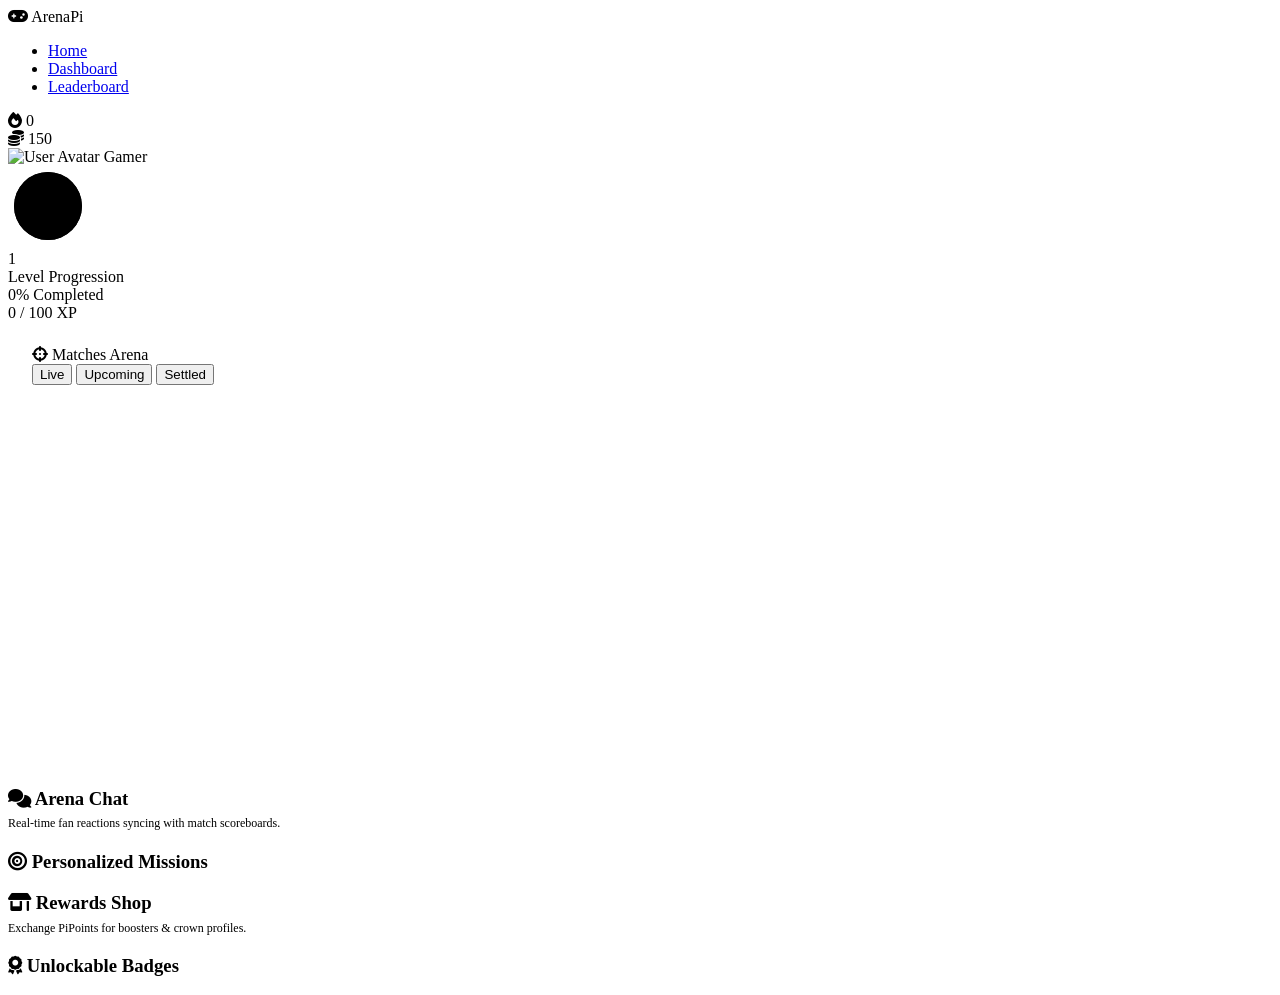
==== dashboard.html @ d6355267 "Add files via upload" ====
<!DOCTYPE html>
<html lang="en">
<head>
    <meta charset="UTF-8">
    <meta name="viewport" content="width=device-width, initial-scale=1.0">
    <title>ArenaPi | Dashboard</title>
    <!-- Icons and Fonts -->
    <link rel="stylesheet" href="https://cdnjs.cloudflare.com/ajax/libs/font-awesome/6.4.0/css/all.min.css">
    <link rel="stylesheet" href="css/core.css">
    <link rel="stylesheet" href="css/components.css">
    <link rel="stylesheet" href="css/pages.css">
</head>
<body>

    <!-- Canvas for confetti explosion -->
    <canvas id="confetti-canvas" style="position:fixed; top:0; left:0; width:100%; height:100%; pointer-events:none; z-index:9999;"></canvas>

    <!-- SVG Gradients for circular progress -->
    <svg style="width:0;height:0;position:absolute;" aria-hidden="true" focusable="false">
        <linearGradient id="primaryGradient" x1="0%" y1="0%" x2="100%" y2="100%">
            <stop offset="0%" stop-color="#00f2fe" />
            <stop offset="100%" stop-color="#9d4edd" />
        </linearGradient>
    </svg>

    <!-- Navigation Header -->
    <nav class="navbar">
        <div class="nav-brand">
            <i class="fa-solid fa-gamepad text-gradient-primary"></i>
            <span>Arena<span>Pi</span></span>
        </div>
        <ul class="nav-links">
            <li><a href="index.html" class="nav-link">Home</a></li>
            <li><a href="#" class="nav-link active">Dashboard</a></li>
            <li><a href="leaderboard.html" class="nav-link">Leaderboard</a></li>
        </ul>
        <div class="nav-profile">
            <!-- Streak Flame Widget -->
            <div class="streak-indicator" id="streak-indicator" title="Consecutive active days streak!">
                <i class="fa-solid fa-fire animate-flame"></i>
                <span class="streak-count" id="streak-count">0</span>
            </div>
            <!-- PiPoints Wallet Display -->
            <div class="pipoints-display" id="pipoints-display" title="Staking Points balance!">
                <i class="fa-solid fa-coins text-gradient-accent animate-pulse-glow"></i>
                <span id="user-points-val">150</span>
            </div>
            <!-- Profile Avatar and Level Info -->
            <img src="https://api.dicebear.com/7.x/bottts/svg?seed=Gamer" alt="User Avatar" class="table-user-avatar" id="nav-avatar">
            <span class="table-username" id="nav-username">Gamer</span>
        </div>
    </nav>

    <!-- Dashboard Grid Workspace (Three Column Console) -->
    <main class="container">
        <div class="dashboard-grid">
            
            <!-- COLUMN 1: MATCH PREDICTIONS ARENA -->
            <div class="dashboard-main-col">
                
                <!-- XP progression banner -->
                <div class="glass-panel xp-widget animate-slide-up">
                    <div class="progress-circle-container">
                        <svg class="progress-circle" width="80" height="80">
                            <circle class="progress-circle-bg" cx="40" cy="40" r="34"></circle>
                            <circle class="progress-circle-fill" id="xp-circle-fill" cx="40" cy="40" r="34" stroke-dasharray="213.6" stroke-dashoffset="213.6"></circle>
                        </svg>
                        <div class="progress-circle-text" id="xp-level-text">1</div>
                    </div>
                    <div class="xp-details">
                        <div class="xp-title">Level Progression</div>
                        <div class="xp-level-badge"><span id="xp-percentage-number">0</span>% Completed</div>
                        <div class="xp-bar-text"><span id="xp-current">0</span> / <span id="xp-max">100</span> XP</div>
                    </div>
                    <!-- Booster Inventory indicators -->
                    <div id="booster-badges" style="display:flex; gap:8px; margin-left:20px;">
                        <span id="shield-badge-indicator" class="match-badge upcoming" style="display:none; font-size:0.65rem;" title="Streak Shield Active!"><i class="fa-solid fa-shield-halved"></i> Shielded</span>
                        <span id="doublexp-badge-indicator" class="match-badge live" style="display:none; font-size:0.65rem;" title="Double XP active on next predictions!"><i class="fa-solid fa-bolt"></i> 2x XP (<span id="doublexp-count-val">0</span>)</span>
                    </div>
                </div>

                <!-- Match Predictions Center -->
                <div class="glass-panel" style="padding: 24px;">
                    <div class="section-header">
                        <div class="section-title">
                            <i class="fa-solid fa-crosshairs"></i> Matches Arena
                        </div>
                        <!-- Match filter tabs -->
                        <div class="dashboard-tabs">
                            <button class="tab-btn active" id="tab-live">Live</button>
                            <button class="tab-btn" id="tab-upcoming">Upcoming</button>
                            <button class="tab-btn" id="tab-settled">Settled</button>
                        </div>
                    </div>

                    <!-- Matches List -->
                    <div class="matches-grid" id="matches-container">
                        <!-- Skeletons showing during initial load simulation -->
                        <div class="glass-panel match-card skeleton" style="height: 180px;"></div>
                        <div class="glass-panel match-card skeleton" style="height: 180px;"></div>
                    </div>
                </div>

            </div>

            <!-- COLUMN 2: LIVE FAN CHAT FEED -->
            <div class="dashboard-chat-col">
                <div class="glass-panel sidebar-box" style="height: 100%;">
                    <h3 class="sidebar-heading">
                        <i class="fa-solid fa-comments"></i> Arena Chat
                    </h3>
                    <p style="font-size: 0.75rem; color: var(--color-text-muted); margin-top: -12px; margin-bottom: 20px;">
                        Real-time fan reactions syncing with match scoreboards.
                    </p>
                    <div class="chat-box" id="live-chat-box">
                        <!-- Filled dynamically by tick events -->
                    </div>
                </div>
            </div>

            <!-- COLUMN 3: MISSIONS & REWARDS SHOP -->
            <div class="dashboard-side-col">
                
                <!-- Personalized Quests / Missions panel -->
                <div class="glass-panel sidebar-box">
                    <h3 class="sidebar-heading">
                        <i class="fa-solid fa-bullseye"></i> Personalized Missions
                    </h3>
                    <div class="missions-list" id="missions-container">
                        <!-- Filled dynamically by JavaScript -->
                    </div>
                </div>

                <!-- Points Reward Shop panel -->
                <div class="glass-panel sidebar-box">
                    <h3 class="sidebar-heading">
                        <i class="fa-solid fa-shop"></i> Rewards Shop
                    </h3>
                    <p style="font-size: 0.75rem; color: var(--color-text-muted); margin-top: -12px; margin-bottom: 15px;">
                        Exchange PiPoints for boosters & crown profiles.
                    </p>
                    <div class="shop-grid" id="shop-container">
                        <!-- Filled dynamically by JavaScript -->
                    </div>
                </div>

                <!-- Achievements panel -->
                <div class="glass-panel sidebar-box">
                    <h3 class="sidebar-heading">
                        <i class="fa-solid fa-award"></i> Unlockable Badges
                    </h3>
                    <div class="badge-grid" id="badges-container">
                        <!-- Filled dynamically by JavaScript -->
                    </div>
                </div>

            </div>

        </div>
    </main>

    <!-- Floating Level Up Notification Card -->
    <div id="level-up-toast" class="glass-panel" style="position: fixed; bottom: 30px; right: 30px; display: flex; align-items: center; gap: 20px; padding: 20px; border-color: var(--color-accent); box-shadow: var(--glow-accent); opacity: 0; transform: translateY(40px); transition: all 0.5s cubic-bezier(0.175, 0.885, 0.32, 1.275); z-index: 10000; pointer-events: none;">
        <div style="font-size: 2.5rem; color: var(--color-accent); animation: pulse 1s infinite;"><i class="fa-solid fa-angles-up"></i></div>
        <div>
            <h4 style="color: var(--color-accent); font-family: var(--font-heading); margin-bottom: 4px;">LEVEL UP UNLOCKED!</h4>
            <p style="font-size: 0.85rem; color: var(--color-white);">You reached Level <span id="toast-level-val">2</span>!</p>
            <p style="font-size: 0.75rem; color: var(--color-text-muted);">Payout multipliers increased.</p>
        </div>
    </div>

    <!-- JS Files -->
    <script src="js/state.js"></script>
    <script src="js/dashboard.js"></script>
</body>
</html>
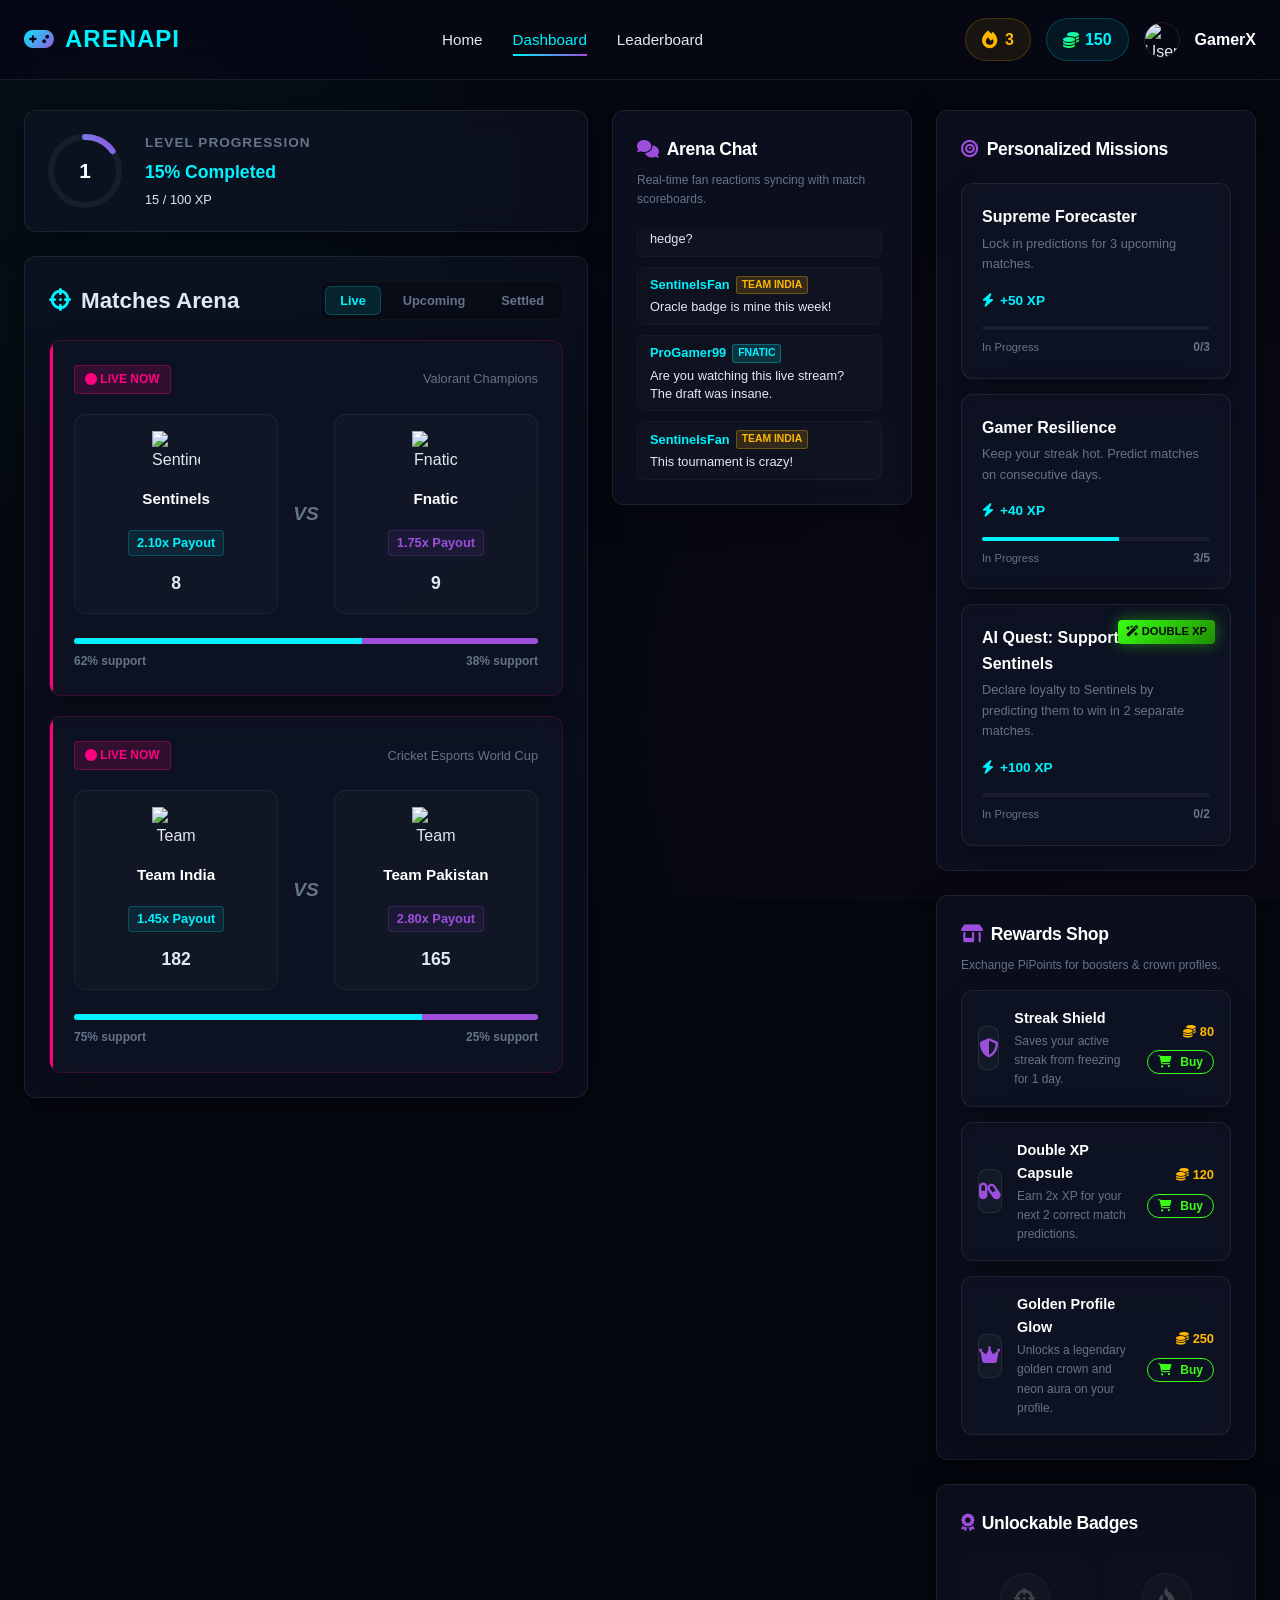
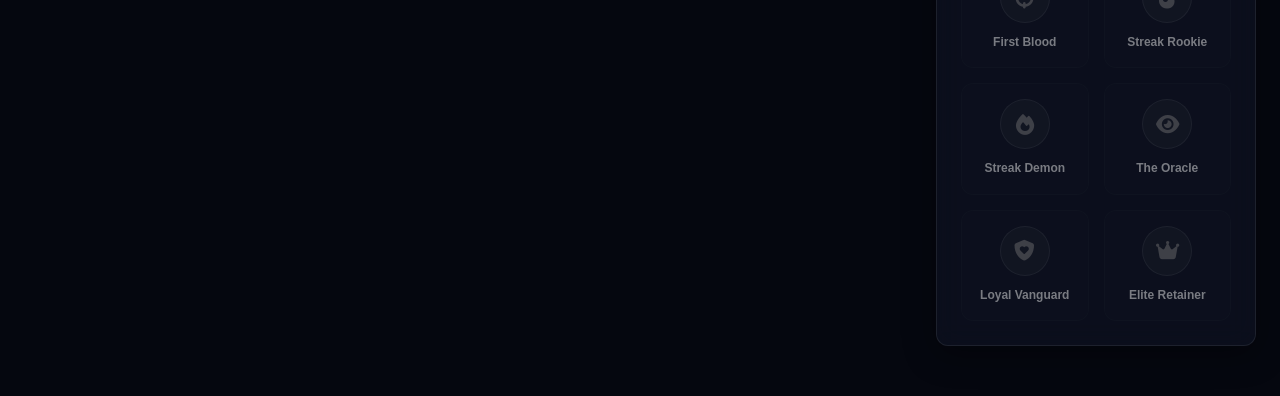
==== commit d4e83f7e: "Update dashboard.html" ====
--- a/dashboard.html
+++ b/dashboard.html
@@ -6,9 +6,9 @@
     <title>ArenaPi | Dashboard</title>
     <!-- Icons and Fonts -->
     <link rel="stylesheet" href="https://cdnjs.cloudflare.com/ajax/libs/font-awesome/6.4.0/css/all.min.css">
-    <link rel="stylesheet" href="css/core.css">
-    <link rel="stylesheet" href="css/components.css">
-    <link rel="stylesheet" href="css/pages.css">
+    <link rel="stylesheet" href="core.css">
+    <link rel="stylesheet" href="components.css">
+    <link rel="stylesheet" href="pages.css">
 </head>
 <body>
 
@@ -170,7 +170,7 @@
     </div>
 
     <!-- JS Files -->
-    <script src="js/state.js"></script>
-    <script src="js/dashboard.js"></script>
+    <script src="state.js"></script>
+    <script src="dashboard.js"></script>
 </body>
 </html>
--- a/core.css
+++ b/core.css
@@ -0,0 +1,222 @@
+@import url('https://fonts.googleapis.com/css2?family=Inter:wght@300;400;500;600;700&family=Space+Grotesk:wght@400;500;600;700&display=swap');
+
+:root {
+    /* Color Palette */
+    --bg-darker: #05070f;
+    --bg-dark: #0a0d1d;
+    --bg-card: rgba(16, 20, 38, 0.6);
+    --bg-card-hover: rgba(22, 28, 54, 0.85);
+    
+    --color-primary: #00f2fe;     /* Electric Blue */
+    --color-secondary: #9d4edd;   /* Neon Purple */
+    --color-accent: #39ff14;      /* Hyper Green */
+    --color-danger: #ff007f;      /* Hot Pink */
+    --color-warning: #ffb703;     /* Amber Gold */
+    --color-text: #e2e8f0;        /* Slate text */
+    --color-text-muted: #64748b;  /* Muted text */
+    --color-white: #ffffff;
+    
+    /* Neon Glows */
+    --glow-primary: 0 0 15px rgba(0, 242, 254, 0.4);
+    --glow-secondary: 0 0 15px rgba(157, 78, 221, 0.4);
+    --glow-accent: 0 0 15px rgba(57, 255, 20, 0.4);
+    --glow-danger: 0 0 15px rgba(255, 0, 127, 0.4);
+    
+    /* Layout Tokens */
+    --border-radius: 12px;
+    --border-radius-lg: 20px;
+    --border-glass: 1px solid rgba(255, 255, 255, 0.08);
+    --font-heading: 'Space Grotesk', sans-serif;
+    --font-body: 'Inter', sans-serif;
+    
+    /* Animations */
+    --transition-fast: 0.2s cubic-bezier(0.4, 0, 0.2, 1);
+    --transition-normal: 0.3s cubic-bezier(0.4, 0, 0.2, 1);
+}
+
+/* Reset & Base Styles */
+* {
+    margin: 0;
+    padding: 0;
+    box-sizing: border-box;
+    scrollbar-width: thin;
+    scrollbar-color: var(--color-primary) var(--bg-darker);
+}
+
+body {
+    background-color: var(--bg-darker);
+    background-image: 
+        radial-gradient(circle at 10% 20%, rgba(0, 242, 254, 0.04) 0%, transparent 40%),
+        radial-gradient(circle at 90% 80%, rgba(157, 78, 221, 0.05) 0%, transparent 45%);
+    background-attachment: fixed;
+    color: var(--color-text);
+    font-family: var(--font-body);
+    line-height: 1.6;
+    overflow-x: hidden;
+    min-height: 100vh;
+}
+
+/* Custom Scrollbar */
+::-webkit-scrollbar {
+    width: 6px;
+    height: 6px;
+}
+
+::-webkit-scrollbar-track {
+    background: var(--bg-darker);
+}
+
+::-webkit-scrollbar-thumb {
+    background: rgba(0, 242, 254, 0.3);
+    border-radius: 3px;
+}
+
+::-webkit-scrollbar-thumb:hover {
+    background: var(--color-primary);
+}
+
+h1, h2, h3, h4, h5, h6 {
+    font-family: var(--font-heading);
+    color: var(--color-white);
+    letter-spacing: -0.02em;
+    font-weight: 700;
+}
+
+a {
+    color: inherit;
+    text-decoration: none;
+}
+
+button, input, select {
+    font-family: inherit;
+    font-size: inherit;
+    color: inherit;
+    outline: none;
+}
+
+/* Utility Classes */
+.container {
+    width: 100%;
+    max-width: 1280px;
+    margin: 0 auto;
+    padding: 0 24px;
+}
+
+.text-gradient-primary {
+    background: linear-gradient(135deg, var(--color-primary) 0%, var(--color-secondary) 100%);
+    -webkit-background-clip: text;
+    -webkit-text-fill-color: transparent;
+}
+
+.text-gradient-accent {
+    background: linear-gradient(135deg, var(--color-primary) 0%, var(--color-accent) 100%);
+    -webkit-background-clip: text;
+    -webkit-text-fill-color: transparent;
+}
+
+.glow-text-primary {
+    text-shadow: 0 0 10px rgba(0, 242, 254, 0.5);
+}
+
+.glow-text-accent {
+    text-shadow: 0 0 10px rgba(57, 255, 20, 0.5);
+}
+
+.flex-center {
+    display: flex;
+    justify-content: center;
+    align-items: center;
+}
+
+.glass-panel {
+    background: var(--bg-card);
+    backdrop-filter: blur(12px);
+    -webkit-backdrop-filter: blur(12px);
+    border: var(--border-glass);
+    border-radius: var(--border-radius);
+    box-shadow: 0 8px 32px 0 rgba(0, 0, 0, 0.37);
+}
+
+/* Animations */
+@keyframes pulseGlow {
+    0%, 100% {
+        box-shadow: 0 0 15px rgba(0, 242, 254, 0.2);
+    }
+    50% {
+        box-shadow: 0 0 25px rgba(0, 242, 254, 0.5);
+    }
+}
+
+@keyframes flameWobble {
+    0%, 100% { transform: scale(1) rotate(0deg); }
+    20% { transform: scale(1.1) rotate(-3deg); }
+    40% { transform: scale(0.95) rotate(3deg); }
+    60% { transform: scale(1.05) rotate(-1deg); }
+    80% { transform: scale(1) rotate(2deg); }
+}
+
+@keyframes slideInUp {
+    from {
+        opacity: 0;
+        transform: translateY(20px);
+    }
+    to {
+        opacity: 1;
+        transform: translateY(0);
+    }
+}
+
+.animate-pulse-glow {
+    animation: pulseGlow 3s infinite ease-in-out;
+}
+
+.animate-flame {
+    animation: flameWobble 1.5s infinite ease-in-out;
+}
+
+.animate-slide-up {
+    animation: slideInUp 0.6s cubic-bezier(0.16, 1, 0.3, 1) forwards;
+}
+
+/* Real-Time and Advanced Gamification Additions */
+:root {
+    --glow-golden: 0 0 20px rgba(255, 215, 0, 0.6);
+}
+
+.golden-aura {
+    box-shadow: var(--glow-golden) !important;
+    border-color: #ffd700 !important;
+    position: relative;
+}
+
+.golden-aura::after {
+    content: '👑';
+    position: absolute;
+    top: -8px;
+    right: -8px;
+    font-size: 1.1rem;
+    z-index: 10;
+}
+
+.golden-text {
+    color: #ffd700 !important;
+    text-shadow: 0 0 10px rgba(255, 215, 0, 0.4);
+}
+
+@keyframes flashGreen {
+    0%, 100% { background: rgba(57, 255, 20, 0.03); }
+    50% { background: rgba(57, 255, 20, 0.18); }
+}
+
+@keyframes flashRed {
+    0%, 100% { background: rgba(255, 0, 127, 0.03); }
+    50% { background: rgba(255, 0, 127, 0.18); }
+}
+
+.flash-score-green {
+    animation: flashGreen 1s ease;
+}
+
+.flash-score-red {
+    animation: flashRed 1s ease;
+}
--- a/components.css
+++ b/components.css
@@ -0,0 +1,921 @@
+/* ==========================================================================
+   BUTTONS
+   ========================================================================== */
+.btn {
+    display: inline-flex;
+    align-items: center;
+    justify-content: center;
+    gap: 8px;
+    padding: 10px 20px;
+    border-radius: var(--border-radius);
+    font-weight: 600;
+    cursor: pointer;
+    transition: all var(--transition-fast);
+    border: 1px solid transparent;
+    font-size: 0.9rem;
+}
+
+.btn-primary {
+    background: linear-gradient(135deg, var(--color-primary) 0%, var(--color-secondary) 100%);
+    color: var(--bg-darker);
+    box-shadow: var(--glow-primary);
+    font-weight: 700;
+}
+
+.btn-primary:hover {
+    transform: translateY(-2px);
+    box-shadow: 0 0 25px rgba(0, 242, 254, 0.7);
+    color: var(--color-white);
+}
+
+.btn-secondary {
+    background: rgba(255, 255, 255, 0.05);
+    border: 1px solid rgba(255, 255, 255, 0.1);
+    color: var(--color-white);
+}
+
+.btn-secondary:hover {
+    background: rgba(255, 255, 255, 0.1);
+    transform: translateY(-2px);
+}
+
+.btn-accent {
+    background: transparent;
+    border: 1px solid var(--color-accent);
+    color: var(--color-accent);
+}
+
+.btn-accent:hover {
+    background: var(--color-accent);
+    color: var(--bg-darker);
+    box-shadow: var(--glow-accent);
+    transform: translateY(-2px);
+}
+
+.btn-danger {
+    background: var(--color-danger);
+    color: var(--color-white);
+    box-shadow: var(--glow-danger);
+}
+
+.btn-danger:hover {
+    box-shadow: 0 0 25px rgba(255, 0, 127, 0.7);
+    transform: translateY(-2px);
+}
+
+/* ==========================================================================
+   NAVIGATION BAR
+   ========================================================================== */
+.navbar {
+    height: 80px;
+    display: flex;
+    justify-content: space-between;
+    align-items: center;
+    padding: 0 24px;
+    margin-bottom: 30px;
+    border-bottom: var(--border-glass);
+    background: rgba(6, 8, 20, 0.7);
+    backdrop-filter: blur(16px);
+    -webkit-backdrop-filter: blur(16px);
+    position: sticky;
+    top: 0;
+    z-index: 100;
+}
+
+.nav-brand {
+    display: flex;
+    align-items: center;
+    gap: 10px;
+    font-size: 1.5rem;
+    font-weight: 700;
+    color: var(--color-white);
+    text-transform: uppercase;
+    letter-spacing: 1px;
+}
+
+.nav-brand span {
+    color: var(--color-primary);
+}
+
+.nav-links {
+    display: flex;
+    gap: 30px;
+    list-style: none;
+}
+
+.nav-link {
+    font-family: var(--font-heading);
+    font-weight: 500;
+    font-size: 0.95rem;
+    transition: color var(--transition-fast);
+    position: relative;
+    padding: 8px 0;
+}
+
+.nav-link:hover, .nav-link.active {
+    color: var(--color-primary);
+}
+
+.nav-link::after {
+    content: '';
+    position: absolute;
+    bottom: 0;
+    left: 0;
+    width: 0;
+    height: 2px;
+    background: linear-gradient(90deg, var(--color-primary), var(--color-secondary));
+    transition: width var(--transition-fast);
+}
+
+.nav-link:hover::after, .nav-link.active::after {
+    width: 100%;
+}
+
+.nav-profile {
+    display: flex;
+    align-items: center;
+    gap: 15px;
+}
+
+/* ==========================================================================
+   MATCH PREDICTION CARDS
+   ========================================================================== */
+.match-card {
+    position: relative;
+    padding: 24px;
+    overflow: hidden;
+    transition: all var(--transition-normal);
+}
+
+.match-card:hover {
+    border-color: rgba(0, 242, 254, 0.3);
+    transform: translateY(-4px);
+    box-shadow: 0 12px 30px rgba(0, 242, 254, 0.08);
+}
+
+.match-card::before {
+    content: '';
+    position: absolute;
+    top: 0;
+    left: 0;
+    width: 3px;
+    height: 100%;
+    background: var(--color-text-muted);
+}
+
+.match-card.live::before {
+    background: var(--color-danger);
+}
+
+.match-card.live {
+    border-color: rgba(255, 0, 127, 0.2);
+}
+
+.match-header {
+    display: flex;
+    justify-content: space-between;
+    align-items: center;
+    margin-bottom: 20px;
+}
+
+.match-badge {
+    padding: 4px 10px;
+    border-radius: 4px;
+    font-size: 0.75rem;
+    font-weight: 700;
+    text-transform: uppercase;
+}
+
+.match-badge.live {
+    background: rgba(255, 0, 127, 0.15);
+    color: var(--color-danger);
+    border: 1px solid rgba(255, 0, 127, 0.3);
+    animation: pulse 1.5s infinite;
+}
+
+.match-badge.upcoming {
+    background: rgba(0, 242, 254, 0.1);
+    color: var(--color-primary);
+    border: 1px solid rgba(0, 242, 254, 0.2);
+}
+
+.match-badge.settled {
+    background: rgba(255, 255, 255, 0.05);
+    color: var(--color-text-muted);
+    border: 1px solid rgba(255, 255, 255, 0.1);
+}
+
+.match-title {
+    font-size: 0.8rem;
+    color: var(--color-text-muted);
+    font-weight: 500;
+}
+
+.match-versus {
+    display: grid;
+    grid-template-columns: 1fr auto 1fr;
+    align-items: center;
+    text-align: center;
+    gap: 15px;
+    margin-bottom: 24px;
+}
+
+.match-team {
+    padding: 16px;
+    border-radius: var(--border-radius);
+    background: rgba(255, 255, 255, 0.02);
+    border: 1px solid rgba(255, 255, 255, 0.05);
+    cursor: pointer;
+    transition: all var(--transition-fast);
+    display: flex;
+    flex-direction: column;
+    align-items: center;
+    gap: 8px;
+}
+
+.match-team img {
+    width: 48px;
+    height: 48px;
+    object-fit: contain;
+}
+
+.match-team-name {
+    font-weight: 600;
+    font-size: 0.95rem;
+    color: var(--color-white);
+}
+
+.match-team:hover:not(.disabled) {
+    background: rgba(0, 242, 254, 0.05);
+    border-color: var(--color-primary);
+}
+
+.match-team.selected {
+    background: linear-gradient(135deg, rgba(0, 242, 254, 0.15) 0%, rgba(157, 78, 221, 0.15) 100%);
+    border-color: var(--color-primary);
+    box-shadow: 0 0 15px rgba(0, 242, 254, 0.2);
+}
+
+.match-vs-divider {
+    font-family: var(--font-heading);
+    font-weight: 700;
+    font-style: italic;
+    color: var(--color-text-muted);
+    font-size: 1.2rem;
+}
+
+.match-prediction-bar {
+    display: flex;
+    height: 6px;
+    background: rgba(255, 255, 255, 0.05);
+    border-radius: 3px;
+    overflow: hidden;
+    margin-top: 15px;
+}
+
+.match-prediction-fill-left {
+    background: var(--color-primary);
+    transition: width var(--transition-normal);
+}
+
+.match-prediction-fill-right {
+    background: var(--color-secondary);
+    transition: width var(--transition-normal);
+}
+
+.match-prediction-stats {
+    display: flex;
+    justify-content: space-between;
+    font-size: 0.75rem;
+    color: var(--color-text-muted);
+    margin-top: 8px;
+    font-weight: 600;
+}
+
+/* ==========================================================================
+   XP PROGRESS RING & STATS
+   ========================================================================== */
+.xp-widget {
+    padding: 20px;
+    display: flex;
+    align-items: center;
+    gap: 20px;
+}
+
+.progress-circle-container {
+    position: relative;
+    width: 80px;
+    height: 80px;
+}
+
+.progress-circle {
+    transform: rotate(-90deg);
+}
+
+.progress-circle circle {
+    fill: none;
+    stroke-width: 6;
+}
+
+.progress-circle-bg {
+    stroke: rgba(255, 255, 255, 0.05);
+}
+
+.progress-circle-fill {
+    stroke: url(#primaryGradient);
+    stroke-linecap: round;
+    transition: stroke-dashoffset 0.8s cubic-bezier(0.4, 0, 0.2, 1);
+}
+
+.progress-circle-text {
+    position: absolute;
+    top: 50%;
+    left: 50%;
+    transform: translate(-50%, -50%);
+    font-family: var(--font-heading);
+    font-size: 1.3rem;
+    font-weight: 700;
+    color: var(--color-white);
+}
+
+.xp-details {
+    display: flex;
+    flex-direction: column;
+    gap: 4px;
+}
+
+.xp-title {
+    font-size: 0.85rem;
+    color: var(--color-text-muted);
+    text-transform: uppercase;
+    letter-spacing: 1px;
+    font-weight: 600;
+}
+
+.xp-level-badge {
+    font-family: var(--font-heading);
+    font-size: 1.1rem;
+    font-weight: 700;
+    color: var(--color-primary);
+}
+
+.xp-bar-text {
+    font-size: 0.8rem;
+    color: var(--color-text);
+}
+
+/* ==========================================================================
+   STREAK INDICATOR
+   ========================================================================== */
+.streak-indicator {
+    display: flex;
+    align-items: center;
+    gap: 8px;
+    padding: 8px 16px;
+    border-radius: 30px;
+    background: rgba(255, 183, 3, 0.08);
+    border: 1px solid rgba(255, 183, 3, 0.2);
+    cursor: pointer;
+    transition: all var(--transition-fast);
+}
+
+.streak-indicator:hover {
+    background: rgba(255, 183, 3, 0.15);
+    box-shadow: 0 0 15px rgba(255, 183, 3, 0.2);
+    transform: scale(1.05);
+}
+
+.streak-indicator i {
+    color: var(--color-warning);
+    font-size: 1.1rem;
+}
+
+.streak-count {
+    font-family: var(--font-heading);
+    font-weight: 700;
+    color: var(--color-warning);
+}
+
+/* ==========================================================================
+   MISSIONS (QUEST CARDS)
+   ========================================================================== */
+.mission-card {
+    padding: 20px;
+    display: flex;
+    flex-direction: column;
+    gap: 15px;
+    position: relative;
+    border: var(--border-glass);
+    transition: all var(--transition-normal);
+}
+
+.mission-card:hover {
+    border-color: rgba(157, 78, 221, 0.3);
+    transform: translateY(-2px);
+}
+
+.mission-badge {
+    position: absolute;
+    top: 15px;
+    right: 15px;
+    background: linear-gradient(135deg, var(--color-accent) 0%, #1e8f00 100%);
+    color: var(--bg-darker);
+    font-size: 0.7rem;
+    font-weight: 800;
+    padding: 3px 8px;
+    border-radius: 4px;
+    text-transform: uppercase;
+    box-shadow: var(--glow-accent);
+}
+
+.mission-info {
+    display: flex;
+    flex-direction: column;
+    gap: 4px;
+}
+
+.mission-title {
+    font-size: 1rem;
+    font-weight: 600;
+    color: var(--color-white);
+    padding-right: 60px;
+}
+
+.mission-description {
+    font-size: 0.8rem;
+    color: var(--color-text-muted);
+}
+
+.mission-reward {
+    display: flex;
+    align-items: center;
+    gap: 6px;
+    font-size: 0.85rem;
+    color: var(--color-primary);
+    font-weight: 700;
+}
+
+.mission-progress-container {
+    display: flex;
+    flex-direction: column;
+    gap: 6px;
+}
+
+.mission-progress-bar {
+    height: 4px;
+    background: rgba(255, 255, 255, 0.05);
+    border-radius: 2px;
+    overflow: hidden;
+}
+
+.mission-progress-fill {
+    height: 100%;
+    background: var(--color-primary);
+    transition: width var(--transition-normal);
+}
+
+.mission-progress-text {
+    font-size: 0.75rem;
+    color: var(--color-text-muted);
+    text-align: right;
+    font-weight: 600;
+}
+
+/* ==========================================================================
+   BADGES & REWARDS
+   ========================================================================== */
+.badge-grid {
+    display: grid;
+    grid-template-columns: repeat(auto-fill, minmax(100px, 1fr));
+    gap: 15px;
+}
+
+.badge-item {
+    display: flex;
+    flex-direction: column;
+    align-items: center;
+    gap: 10px;
+    text-align: center;
+    padding: 15px 10px;
+    border-radius: var(--border-radius);
+    background: rgba(255, 255, 255, 0.01);
+    border: 1px solid rgba(255, 255, 255, 0.03);
+    transition: all var(--transition-normal);
+    opacity: 0.5;
+    filter: grayscale(100%);
+}
+
+.badge-item.unlocked {
+    opacity: 1;
+    filter: none;
+    background: rgba(157, 78, 221, 0.05);
+    border-color: rgba(157, 78, 221, 0.2);
+}
+
+.badge-item.unlocked:hover {
+    transform: scale(1.05) translateY(-3px);
+    box-shadow: 0 8px 24px rgba(157, 78, 221, 0.15);
+    border-color: var(--color-secondary);
+}
+
+.badge-icon {
+    width: 50px;
+    height: 50px;
+    border-radius: 50%;
+    display: flex;
+    align-items: center;
+    justify-content: center;
+    background: rgba(255, 255, 255, 0.05);
+    font-size: 1.3rem;
+    color: var(--color-text-muted);
+    border: 1px solid rgba(255, 255, 255, 0.1);
+    transition: all var(--transition-normal);
+}
+
+.badge-item.unlocked .badge-icon {
+    background: linear-gradient(135deg, rgba(157, 78, 221, 0.2) 0%, rgba(0, 242, 254, 0.2) 100%);
+    color: var(--color-primary);
+    border-color: var(--color-primary);
+    box-shadow: var(--glow-primary);
+}
+
+.badge-name {
+    font-size: 0.75rem;
+    font-weight: 600;
+    color: var(--color-text);
+}
+
+/* ==========================================================================
+   LEADERBOARD PODIUM
+   ========================================================================== */
+.podium-container {
+    display: grid;
+    grid-template-columns: 1fr 1.2fr 1fr;
+    align-items: flex-end;
+    gap: 20px;
+    margin-bottom: 40px;
+    margin-top: 20px;
+}
+
+.podium-card {
+    display: flex;
+    flex-direction: column;
+    align-items: center;
+    padding: 24px;
+    text-align: center;
+    position: relative;
+    border-top: 3px solid transparent;
+    transition: all var(--transition-normal);
+}
+
+.podium-card.first {
+    order: 2;
+    min-height: 280px;
+    background: linear-gradient(180deg, rgba(255, 215, 0, 0.08) 0%, rgba(16, 20, 38, 0.6) 100%);
+    border-color: #ffd700;
+    box-shadow: 0 10px 40px rgba(255, 215, 0, 0.08);
+}
+
+.podium-card.second {
+    order: 1;
+    min-height: 230px;
+    background: linear-gradient(180deg, rgba(192, 192, 192, 0.06) 0%, rgba(16, 20, 38, 0.6) 100%);
+    border-color: #c0c0c0;
+}
+
+.podium-card.third {
+    order: 3;
+    min-height: 200px;
+    background: linear-gradient(180deg, rgba(205, 127, 50, 0.05) 0%, rgba(16, 20, 38, 0.6) 100%);
+    border-color: #cd7f32;
+}
+
+.podium-avatar-wrapper {
+    position: relative;
+    margin-bottom: 15px;
+}
+
+.podium-avatar {
+    width: 64px;
+    height: 64px;
+    border-radius: 50%;
+    border: 2px solid var(--color-text-muted);
+    object-fit: cover;
+}
+
+.first .podium-avatar {
+    width: 80px;
+    height: 80px;
+    border-color: #ffd700;
+    box-shadow: 0 0 20px rgba(255, 215, 0, 0.4);
+}
+
+.second .podium-avatar {
+    border-color: #c0c0c0;
+    box-shadow: 0 0 15px rgba(192, 192, 192, 0.3);
+}
+
+.third .podium-avatar {
+    border-color: #cd7f32;
+    box-shadow: 0 0 15px rgba(205, 127, 50, 0.2);
+}
+
+.podium-rank-badge {
+    position: absolute;
+    bottom: -5px;
+    left: 50%;
+    transform: translateX(-50%);
+    width: 24px;
+    height: 24px;
+    border-radius: 50%;
+    font-size: 0.75rem;
+    font-weight: 700;
+    color: var(--bg-darker);
+    display: flex;
+    align-items: center;
+    justify-content: center;
+    border: 1px solid rgba(255,255,255,0.2);
+}
+
+.first .podium-rank-badge { background: #ffd700; }
+.second .podium-rank-badge { background: #c0c0c0; }
+.third .podium-rank-badge { background: #cd7f32; }
+
+.podium-username {
+    font-family: var(--font-heading);
+    font-size: 1.1rem;
+    font-weight: 600;
+    color: var(--color-white);
+    margin-bottom: 4px;
+}
+
+.podium-xp {
+    font-size: 0.85rem;
+    color: var(--color-primary);
+    font-weight: 700;
+}
+
+.podium-level {
+    font-size: 0.75rem;
+    color: var(--color-text-muted);
+    font-weight: 500;
+}
+
+/* ==========================================================================
+   LOADING SKELETON ANIMATION
+   ========================================================================== */
+.skeleton {
+    background: linear-gradient(90deg, rgba(255,255,255,0.03) 25%, rgba(255,255,255,0.08) 37%, rgba(255,255,255,0.03) 63%);
+    background-size: 400% 100%;
+    animation: skeleton-loading 1.4s ease infinite;
+}
+
+@keyframes skeleton-loading {
+    0% { background-position: 100% 50%; }
+    100% { background-position: 0% 50%; }
+}
+
+@keyframes pulse {
+    0%, 100% { opacity: 1; }
+    50% { opacity: 0.5; }
+}
+
+/* ==========================================================================
+   REAL-TIME STAKING, CHAT, & REWARDS SHOP UPDATES
+   ========================================================================== */
+
+/* Staking and Odds elements inside Match Card */
+.match-odds-row {
+    display: flex;
+    justify-content: space-between;
+    margin-top: 10px;
+    font-size: 0.8rem;
+    font-weight: 700;
+}
+
+.team-odds {
+    color: var(--color-primary);
+    background: rgba(0, 242, 254, 0.08);
+    padding: 2px 8px;
+    border-radius: 4px;
+    border: 1px solid rgba(0, 242, 254, 0.2);
+}
+
+.team-odds.right {
+    color: var(--color-secondary);
+    background: rgba(157, 78, 221, 0.08);
+    border: 1px solid rgba(157, 78, 221, 0.2);
+}
+
+.staking-panel {
+    margin-top: 15px;
+    padding: 15px;
+    border-radius: var(--border-radius);
+    background: rgba(0, 0, 0, 0.25);
+    border: 1px solid rgba(255, 255, 255, 0.05);
+    display: flex;
+    flex-direction: column;
+    gap: 12px;
+}
+
+.staking-header {
+    display: flex;
+    justify-content: space-between;
+    font-size: 0.8rem;
+    font-weight: 600;
+}
+
+.staking-slider {
+    width: 100%;
+    height: 6px;
+    border-radius: 3px;
+    background: rgba(255,255,255,0.1);
+    outline: none;
+    -webkit-appearance: none;
+}
+
+.staking-slider::-webkit-slider-thumb {
+    -webkit-appearance: none;
+    width: 16px;
+    height: 16px;
+    border-radius: 50%;
+    background: var(--color-primary);
+    box-shadow: var(--glow-primary);
+    cursor: pointer;
+    transition: transform 0.1s;
+}
+
+.staking-slider::-webkit-slider-thumb:hover {
+    transform: scale(1.2);
+}
+
+.staking-output {
+    display: flex;
+    justify-content: space-between;
+    font-size: 0.85rem;
+    font-weight: 700;
+}
+
+.staking-payout-val {
+    color: var(--color-accent);
+}
+
+/* Chat Feed Components */
+.chat-box {
+    height: 250px;
+    overflow-y: auto;
+    display: flex;
+    flex-direction: column;
+    gap: 10px;
+    padding-right: 5px;
+}
+
+.chat-message {
+    font-size: 0.8rem;
+    background: rgba(255, 255, 255, 0.02);
+    border: 1px solid rgba(255,255,255,0.03);
+    padding: 8px 12px;
+    border-radius: 8px;
+    line-height: 1.4;
+    transition: background-color var(--transition-fast);
+}
+
+.chat-message:hover {
+    background: rgba(255, 255, 255, 0.04);
+}
+
+.chat-meta {
+    display: flex;
+    align-items: center;
+    gap: 6px;
+    margin-bottom: 4px;
+}
+
+.chat-user {
+    font-weight: 700;
+    color: var(--color-primary);
+}
+
+.chat-team-badge {
+    font-size: 0.65rem;
+    padding: 1px 5px;
+    border-radius: 3px;
+    font-weight: 700;
+    text-transform: uppercase;
+}
+
+.chat-team-badge.india {
+    background: rgba(255, 183, 3, 0.15);
+    color: var(--color-warning);
+    border: 1px solid rgba(255, 183, 3, 0.3);
+}
+
+.chat-team-badge.sentinels {
+    background: rgba(255, 0, 127, 0.15);
+    color: var(--color-danger);
+    border: 1px solid rgba(255, 0, 127, 0.3);
+}
+
+.chat-team-badge.usa {
+    background: rgba(0, 242, 254, 0.15);
+    color: var(--color-primary);
+    border: 1px solid rgba(0, 242, 254, 0.3);
+}
+
+.chat-msg-text {
+    color: var(--color-text);
+}
+
+/* Points Shop Components */
+.pipoints-display {
+    display: inline-flex;
+    align-items: center;
+    gap: 6px;
+    padding: 8px 16px;
+    border-radius: 30px;
+    background: rgba(0, 242, 254, 0.08);
+    border: 1px solid rgba(0, 242, 254, 0.2);
+    font-weight: 700;
+    color: var(--color-primary);
+}
+
+.shop-grid {
+    display: flex;
+    flex-direction: column;
+    gap: 15px;
+}
+
+.shop-card {
+    padding: 16px;
+    display: flex;
+    align-items: center;
+    gap: 15px;
+    border: var(--border-glass);
+    transition: all var(--transition-normal);
+}
+
+.shop-card:hover {
+    border-color: rgba(0, 242, 254, 0.25);
+    background: rgba(255, 255, 255, 0.02);
+}
+
+.shop-card-icon {
+    width: 44px;
+    height: 44px;
+    border-radius: 8px;
+    display: flex;
+    align-items: center;
+    justify-content: center;
+    font-size: 1.2rem;
+    background: rgba(255, 255, 255, 0.03);
+    border: 1px solid rgba(255,255,255,0.08);
+    color: var(--color-secondary);
+}
+
+.shop-card.active .shop-card-icon {
+    background: linear-gradient(135deg, rgba(0, 242, 254, 0.1) 0%, rgba(157, 78, 221, 0.1) 100%);
+    color: var(--color-primary);
+    border-color: var(--color-primary);
+}
+
+.shop-card-info {
+    flex-grow: 1;
+    display: flex;
+    flex-direction: column;
+    gap: 2px;
+}
+
+.shop-card-title {
+    font-size: 0.9rem;
+    font-weight: 600;
+    color: var(--color-white);
+}
+
+.shop-card-desc {
+    font-size: 0.75rem;
+    color: var(--color-text-muted);
+}
+
+.shop-card-cost {
+    display: flex;
+    align-items: center;
+    gap: 4px;
+    font-size: 0.8rem;
+    font-weight: 700;
+    color: var(--color-warning);
+}
+
+.shop-card-action {
+    display: flex;
+    flex-direction: column;
+    align-items: flex-end;
+    gap: 8px;
+}
+
+.badge-active-tag {
+    font-size: 0.7rem;
+    color: var(--color-accent);
+    font-weight: 700;
+    text-transform: uppercase;
+}
+
--- a/pages.css
+++ b/pages.css
@@ -0,0 +1,461 @@
+/* ==========================================================================
+   LANDING PAGE (index.html)
+   ========================================================================== */
+.hero-section {
+    padding: 60px 0 100px 0;
+    display: grid;
+    grid-template-columns: 1.1fr 0.9fr;
+    gap: 40px;
+    align-items: center;
+}
+
+.hero-content {
+    display: flex;
+    flex-direction: column;
+    gap: 24px;
+}
+
+.hero-badge {
+    align-self: flex-start;
+    display: inline-flex;
+    align-items: center;
+    gap: 8px;
+    padding: 6px 16px;
+    border-radius: 30px;
+    background: rgba(0, 242, 254, 0.08);
+    border: 1px solid rgba(0, 242, 254, 0.2);
+    font-size: 0.85rem;
+    font-weight: 700;
+    text-transform: uppercase;
+    letter-spacing: 1px;
+    color: var(--color-primary);
+    box-shadow: var(--glow-primary);
+}
+
+.hero-title {
+    font-size: 3.5rem;
+    line-height: 1.1;
+    font-weight: 800;
+}
+
+.hero-description {
+    font-size: 1.1rem;
+    color: var(--color-text-muted);
+    max-width: 540px;
+}
+
+.hero-actions {
+    display: flex;
+    gap: 16px;
+    margin-top: 10px;
+}
+
+.hero-stats {
+    display: flex;
+    gap: 40px;
+    margin-top: 20px;
+    border-top: 1px solid rgba(255, 255, 255, 0.05);
+    padding-top: 30px;
+}
+
+.stat-item {
+    display: flex;
+    flex-direction: column;
+    gap: 4px;
+}
+
+.stat-value {
+    font-family: var(--font-heading);
+    font-size: 2rem;
+    font-weight: 700;
+    color: var(--color-white);
+}
+
+.stat-label {
+    font-size: 0.8rem;
+    color: var(--color-text-muted);
+    text-transform: uppercase;
+    letter-spacing: 0.5px;
+}
+
+.hero-visual {
+    display: flex;
+    justify-content: center;
+    position: relative;
+}
+
+.hero-preview-glow {
+    position: absolute;
+    width: 300px;
+    height: 300px;
+    background: radial-gradient(circle, rgba(157, 78, 221, 0.15) 0%, transparent 70%);
+    top: 50%;
+    left: 50%;
+    transform: translate(-50%, -50%);
+    filter: blur(40px);
+    z-index: -1;
+}
+
+.hero-card-teaser {
+    width: 100%;
+    max-width: 440px;
+}
+
+/* Profile Selector Grid */
+.profile-selector-title {
+    text-align: center;
+    margin-top: 60px;
+    margin-bottom: 30px;
+    font-size: 1.8rem;
+}
+
+.profile-select-grid {
+    display: grid;
+    grid-template-columns: repeat(3, 1fr);
+    gap: 20px;
+    margin-bottom: 60px;
+}
+
+.profile-card {
+    padding: 30px 20px;
+    text-align: center;
+    cursor: pointer;
+    transition: all var(--transition-normal);
+}
+
+.profile-card:hover {
+    border-color: var(--color-primary);
+    transform: translateY(-5px);
+    box-shadow: 0 10px 25px rgba(0, 242, 254, 0.1);
+}
+
+.profile-avatar-large {
+    width: 80px;
+    height: 80px;
+    border-radius: 50%;
+    border: 3px solid rgba(255, 255, 255, 0.05);
+    margin-bottom: 20px;
+    transition: all var(--transition-normal);
+}
+
+.profile-card:hover .profile-avatar-large {
+    border-color: var(--color-primary);
+    box-shadow: var(--glow-primary);
+}
+
+.profile-name {
+    font-family: var(--font-heading);
+    font-size: 1.25rem;
+    font-weight: 700;
+    margin-bottom: 6px;
+}
+
+.profile-team {
+    font-size: 0.85rem;
+    color: var(--color-primary);
+    font-weight: 700;
+    text-transform: uppercase;
+    letter-spacing: 0.5px;
+    margin-bottom: 12px;
+}
+
+.profile-motto {
+    font-size: 0.8rem;
+    color: var(--color-text-muted);
+}
+
+/* ==========================================================================
+   DASHBOARD PAGE (dashboard.html)
+   ========================================================================== */
+.dashboard-grid {
+    display: grid;
+    grid-template-columns: 1.15fr 300px 320px;
+    gap: 24px;
+    align-items: start;
+    margin-bottom: 50px;
+}
+
+.dashboard-main-col {
+    display: flex;
+    flex-direction: column;
+    gap: 24px;
+}
+
+.dashboard-chat-col {
+    display: flex;
+    flex-direction: column;
+    gap: 24px;
+}
+
+.dashboard-side-col {
+    display: flex;
+    flex-direction: column;
+    gap: 24px;
+}
+
+.section-header {
+    display: flex;
+    justify-content: space-between;
+    align-items: center;
+    margin-bottom: 20px;
+}
+
+.section-title {
+    font-size: 1.4rem;
+    font-weight: 700;
+    display: flex;
+    align-items: center;
+    gap: 10px;
+}
+
+.section-title i {
+    color: var(--color-primary);
+}
+
+/* Tabs */
+.dashboard-tabs {
+    display: flex;
+    gap: 8px;
+    padding: 4px;
+    border-radius: 8px;
+    background: rgba(0, 0, 0, 0.2);
+    border: 1px solid rgba(255, 255, 255, 0.03);
+}
+
+.tab-btn {
+    padding: 6px 14px;
+    font-size: 0.8rem;
+    border-radius: 6px;
+    background: transparent;
+    border: none;
+    cursor: pointer;
+    font-weight: 600;
+    transition: all var(--transition-fast);
+    color: var(--color-text-muted);
+}
+
+.tab-btn.active {
+    background: rgba(0, 242, 254, 0.1);
+    color: var(--color-primary);
+    border: 1px solid rgba(0, 242, 254, 0.2);
+}
+
+.matches-grid {
+    display: grid;
+    grid-template-columns: 1fr;
+    gap: 20px;
+}
+
+/* Sidebar Sections */
+.sidebar-box {
+    padding: 24px;
+}
+
+.sidebar-heading {
+    font-size: 1.1rem;
+    margin-bottom: 20px;
+    display: flex;
+    align-items: center;
+    gap: 8px;
+}
+
+.sidebar-heading i {
+    color: var(--color-secondary);
+}
+
+.missions-list {
+    display: flex;
+    flex-direction: column;
+    gap: 15px;
+}
+
+/* ==========================================================================
+   LEADERBOARD PAGE (leaderboard.html)
+   ========================================================================== */
+.leaderboard-search-bar {
+    display: flex;
+    gap: 15px;
+    margin-bottom: 30px;
+}
+
+.search-input-wrapper {
+    position: relative;
+    flex-grow: 1;
+}
+
+.search-input-wrapper i {
+    position: absolute;
+    left: 16px;
+    top: 50%;
+    transform: translateY(-50%);
+    color: var(--color-text-muted);
+}
+
+.search-input {
+    width: 100%;
+    height: 48px;
+    padding-left: 48px;
+    padding-right: 16px;
+    border-radius: var(--border-radius);
+    background: rgba(0, 0, 0, 0.2);
+    border: var(--border-glass);
+    color: var(--color-white);
+    transition: all var(--transition-fast);
+}
+
+.search-input:focus {
+    border-color: var(--color-primary);
+    box-shadow: 0 0 10px rgba(0, 242, 254, 0.15);
+}
+
+.leaderboard-table-container {
+    overflow-x: auto;
+}
+
+.leaderboard-table {
+    width: 100%;
+    border-collapse: collapse;
+    text-align: left;
+}
+
+.leaderboard-table th {
+    padding: 16px 24px;
+    font-family: var(--font-heading);
+    font-weight: 600;
+    color: var(--color-text-muted);
+    font-size: 0.85rem;
+    text-transform: uppercase;
+    letter-spacing: 0.5px;
+    border-bottom: 1px solid rgba(255, 255, 255, 0.05);
+}
+
+.leaderboard-table td {
+    padding: 20px 24px;
+    border-bottom: 1px solid rgba(255, 255, 255, 0.03);
+    vertical-align: middle;
+}
+
+.leaderboard-table tr:last-child td {
+    border-bottom: none;
+}
+
+.leaderboard-table tr {
+    transition: background-color var(--transition-fast);
+}
+
+.leaderboard-table tr:hover {
+    background: rgba(255, 255, 255, 0.01);
+}
+
+.table-rank {
+    font-family: var(--font-heading);
+    font-weight: 700;
+    font-size: 1.1rem;
+}
+
+.table-user-cell {
+    display: flex;
+    align-items: center;
+    gap: 12px;
+}
+
+.table-user-avatar {
+    width: 36px;
+    height: 36px;
+    border-radius: 50%;
+    border: 1px solid rgba(255,255,255,0.1);
+}
+
+.table-username {
+    font-weight: 600;
+    color: var(--color-white);
+}
+
+.table-user-team {
+    font-size: 0.75rem;
+    color: var(--color-primary);
+    font-weight: 600;
+}
+
+.table-xp {
+    font-weight: 700;
+    color: var(--color-primary);
+}
+
+.table-level {
+    font-family: var(--font-heading);
+    font-weight: 600;
+    color: var(--color-secondary);
+}
+
+.table-streak {
+    display: inline-flex;
+    align-items: center;
+    gap: 6px;
+    color: var(--color-warning);
+    font-weight: 700;
+}
+
+/* ==========================================================================
+   RESPONSIVE MEDIA QUERIES
+   ========================================================================== */
+@media (max-width: 1024px) {
+    .dashboard-grid {
+        grid-template-columns: 1fr;
+    }
+    
+    .hero-section {
+        grid-template-columns: 1fr;
+        text-align: center;
+        padding-bottom: 60px;
+    }
+    
+    .hero-content {
+        align-items: center;
+    }
+    
+    .hero-actions {
+        justify-content: center;
+    }
+    
+    .hero-stats {
+        justify-content: center;
+    }
+    
+    .hero-visual {
+        margin-top: 40px;
+    }
+    
+    .profile-select-grid {
+        grid-template-columns: 1fr;
+        max-width: 400px;
+        margin: 0 auto 60px auto;
+    }
+}
+
+@media (max-width: 640px) {
+    .navbar {
+        height: 70px;
+        padding: 0 16px;
+    }
+    
+    .nav-links {
+        display: none; /* In a production app, we would add a mobile hamburger menu */
+    }
+    
+    .podium-container {
+        grid-template-columns: 1fr;
+        align-items: center;
+        gap: 15px;
+    }
+    
+    .podium-card.first, .podium-card.second, .podium-card.third {
+        order: initial;
+        min-height: auto;
+        padding: 20px;
+    }
+    
+    .hero-title {
+        font-size: 2.5rem;
+    }
+}
